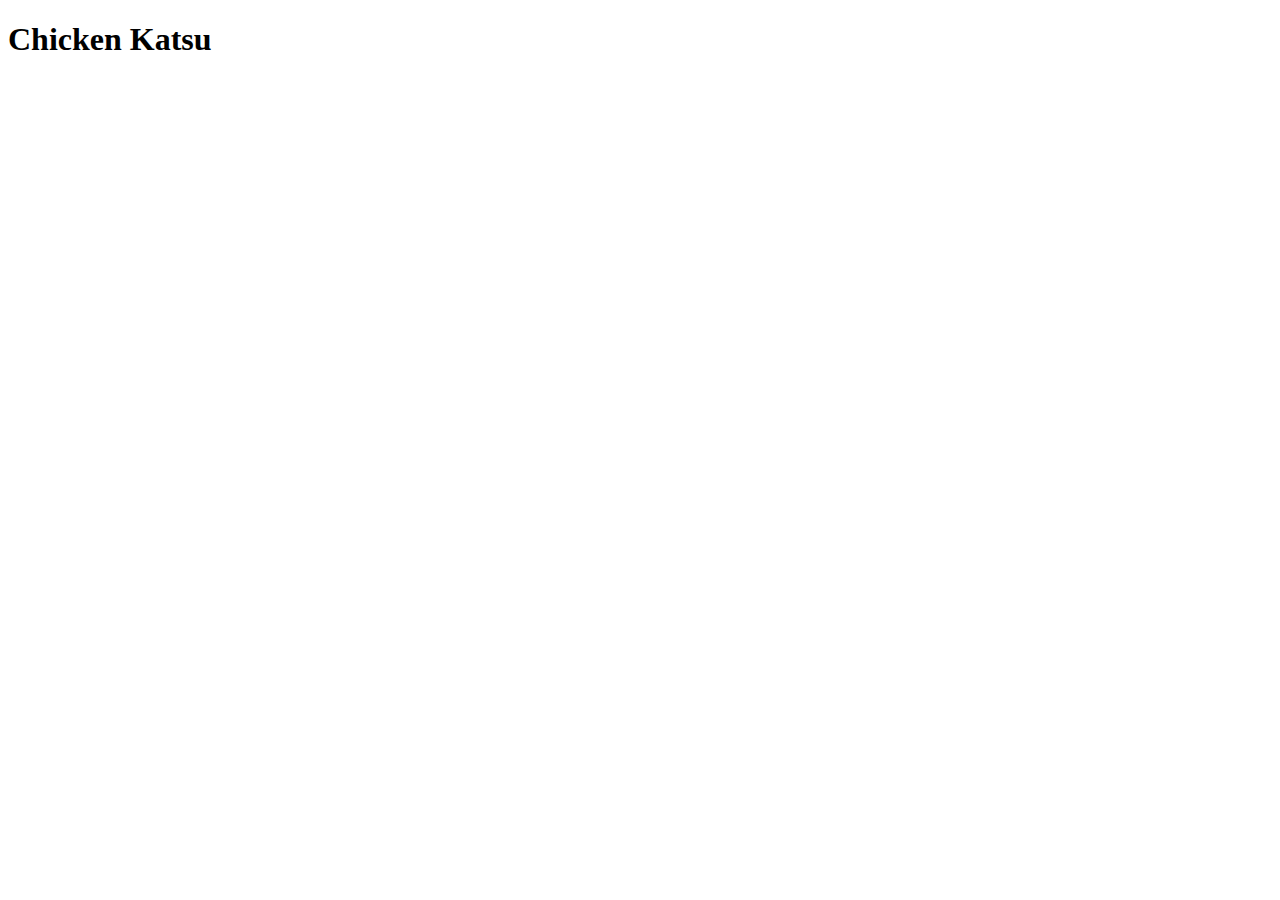
==== recipes/katsu.html @ fa407c00 "Add link to katsu recipe page" ====
<!DOCTYPE html>
<html lang="en">
<head>
    <meta charset="UTF-8">
    <meta name="viewport" content="width=device-width, initial-scale=1.0">
    <title>Document</title>
</head>
<body>
    <h1> Chicken Katsu </h1>
</body>
</html>
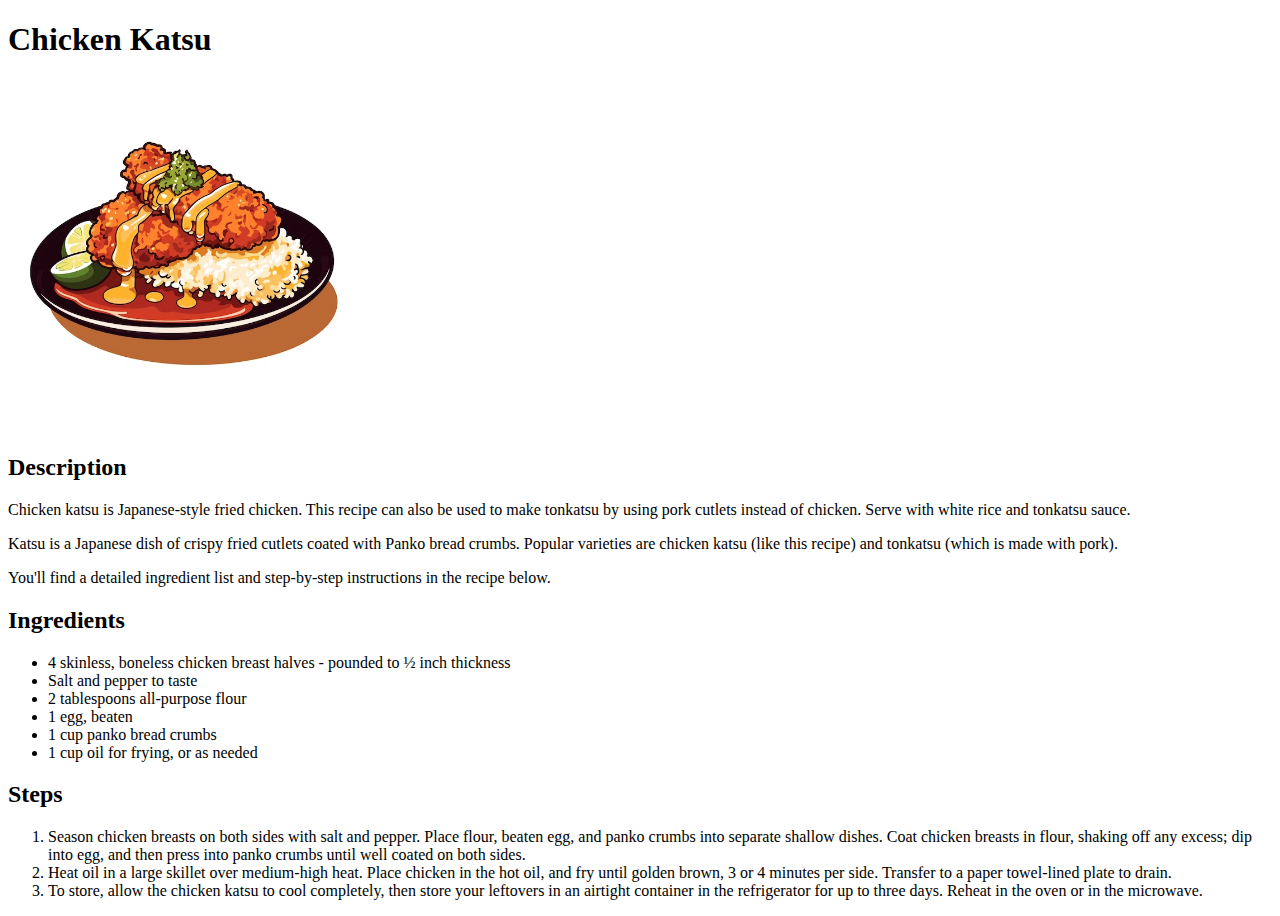
==== commit 49c2012a: "Add steps and ingredients to katsu recipe webpage" ====
--- a/recipes/katsu.html
+++ b/recipes/katsu.html
@@ -3,9 +3,32 @@
 <head>
     <meta charset="UTF-8">
     <meta name="viewport" content="width=device-width, initial-scale=1.0">
-    <title>Document</title>
+    <title>Chicken Katsu Recipe</title>
 </head>
 <body>
     <h1> Chicken Katsu </h1>
+    <img src="../images/katsu.avif" height="350" width="350">
+
+    <h2> Description </h2>
+    <p> Chicken katsu is Japanese-style fried chicken. This recipe can also be used to make tonkatsu by using pork cutlets instead of chicken. Serve with white rice and tonkatsu sauce. </p>
+    <p> Katsu is a Japanese dish of crispy fried cutlets coated with Panko bread crumbs. Popular varieties are chicken katsu (like this recipe) and tonkatsu (which is made with pork). </p>
+    <p> You'll find a detailed ingredient list and step-by-step instructions in the recipe below. </p>
+
+    <h2> Ingredients </h2>
+    <ul>
+        <li> 4 skinless, boneless chicken breast halves - pounded to &frac12 inch thickness </li>
+        <li> Salt and pepper to taste </li>
+        <li> 2 tablespoons all-purpose flour </li>
+        <li> 1 egg, beaten </li>
+        <li> 1 cup panko bread crumbs </li>
+        <li> 1 cup oil for frying, or as needed </li>
+    </ul>
+
+    <h2> Steps </h2>
+    <ol>
+        <li> Season chicken breasts on both sides with salt and pepper. Place flour, beaten egg, and panko crumbs into separate shallow dishes. 
+             Coat chicken breasts in flour, shaking off any excess; dip into egg, and then press into panko crumbs until well coated on both sides. </li>
+        <li> Heat oil in a large skillet over medium-high heat. Place chicken in the hot oil, and fry until golden brown, 3 or 4 minutes per side. Transfer to a paper towel-lined plate to drain. </li>
+        <li> To store, allow the chicken katsu to cool completely, then store your leftovers in an airtight container in the refrigerator for up to three days. Reheat in the oven or in the microwave. </li>
 </body>
 </html>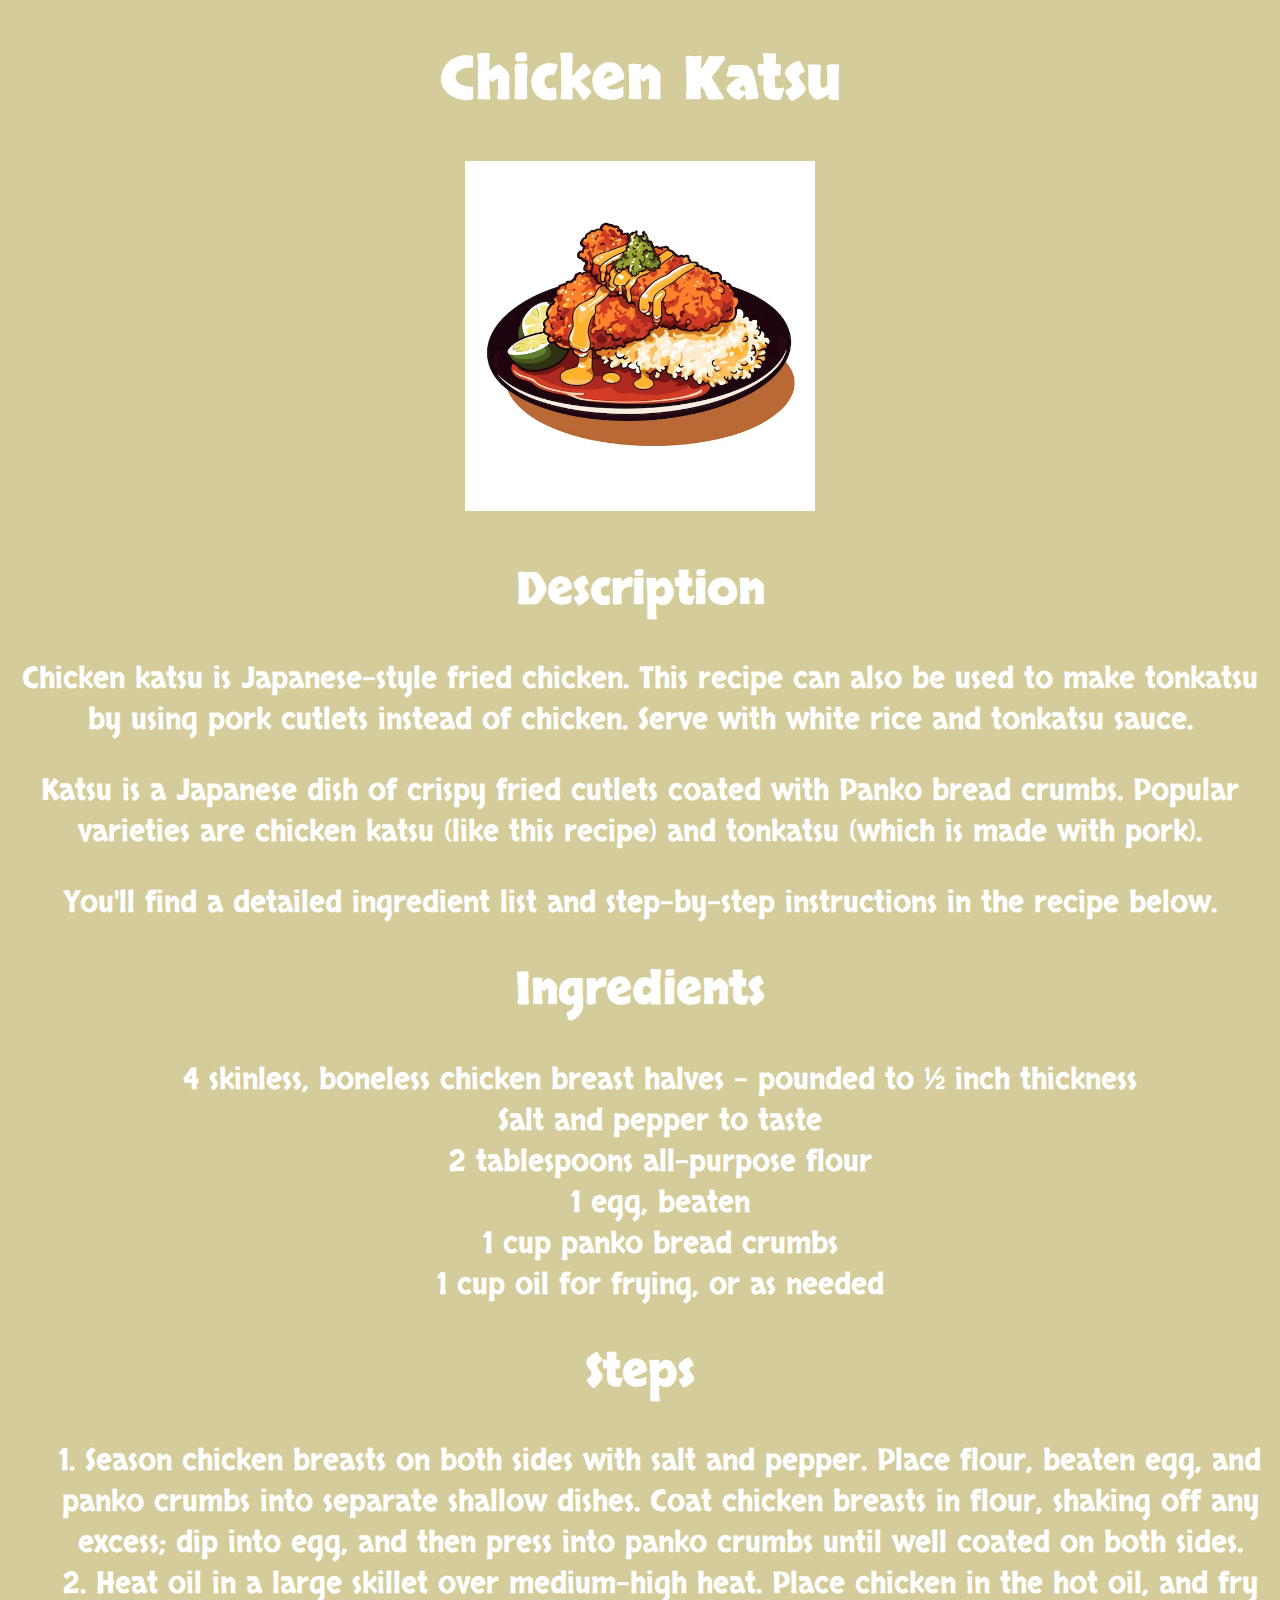
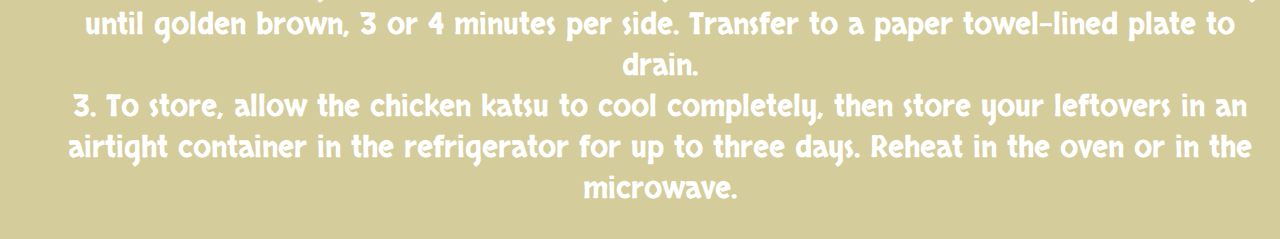
==== commit 9356d489: "Edit katsu recipe webpage" ====
--- a/recipes/katsu.html
+++ b/recipes/katsu.html
@@ -4,6 +4,11 @@
     <meta charset="UTF-8">
     <meta name="viewport" content="width=device-width, initial-scale=1.0">
     <title>Chicken Katsu Recipe</title>
+
+    <link rel = "stylesheet" href="katsu.css">
+    <link rel="preconnect" href="https://fonts.googleapis.com">
+    <link rel="preconnect" href="https://fonts.gstatic.com" crossorigin>
+    <link href="https://fonts.googleapis.com/css2?family=Skranji:wght@400;700&display=swap" rel="stylesheet">
 </head>
 <body>
     <h1> Chicken Katsu </h1>
--- a/recipes/katsu.css
+++ b/recipes/katsu.css
@@ -0,0 +1,15 @@
+body {
+    color:white;
+    background-color: #d4cc9a;
+    font-size: 30px;
+    font-family: "Skranji", system-ui;
+    text-align:center;
+}
+
+ul {
+    list-style-type: none;
+}
+
+ol {
+    list-style-position: inside;
+}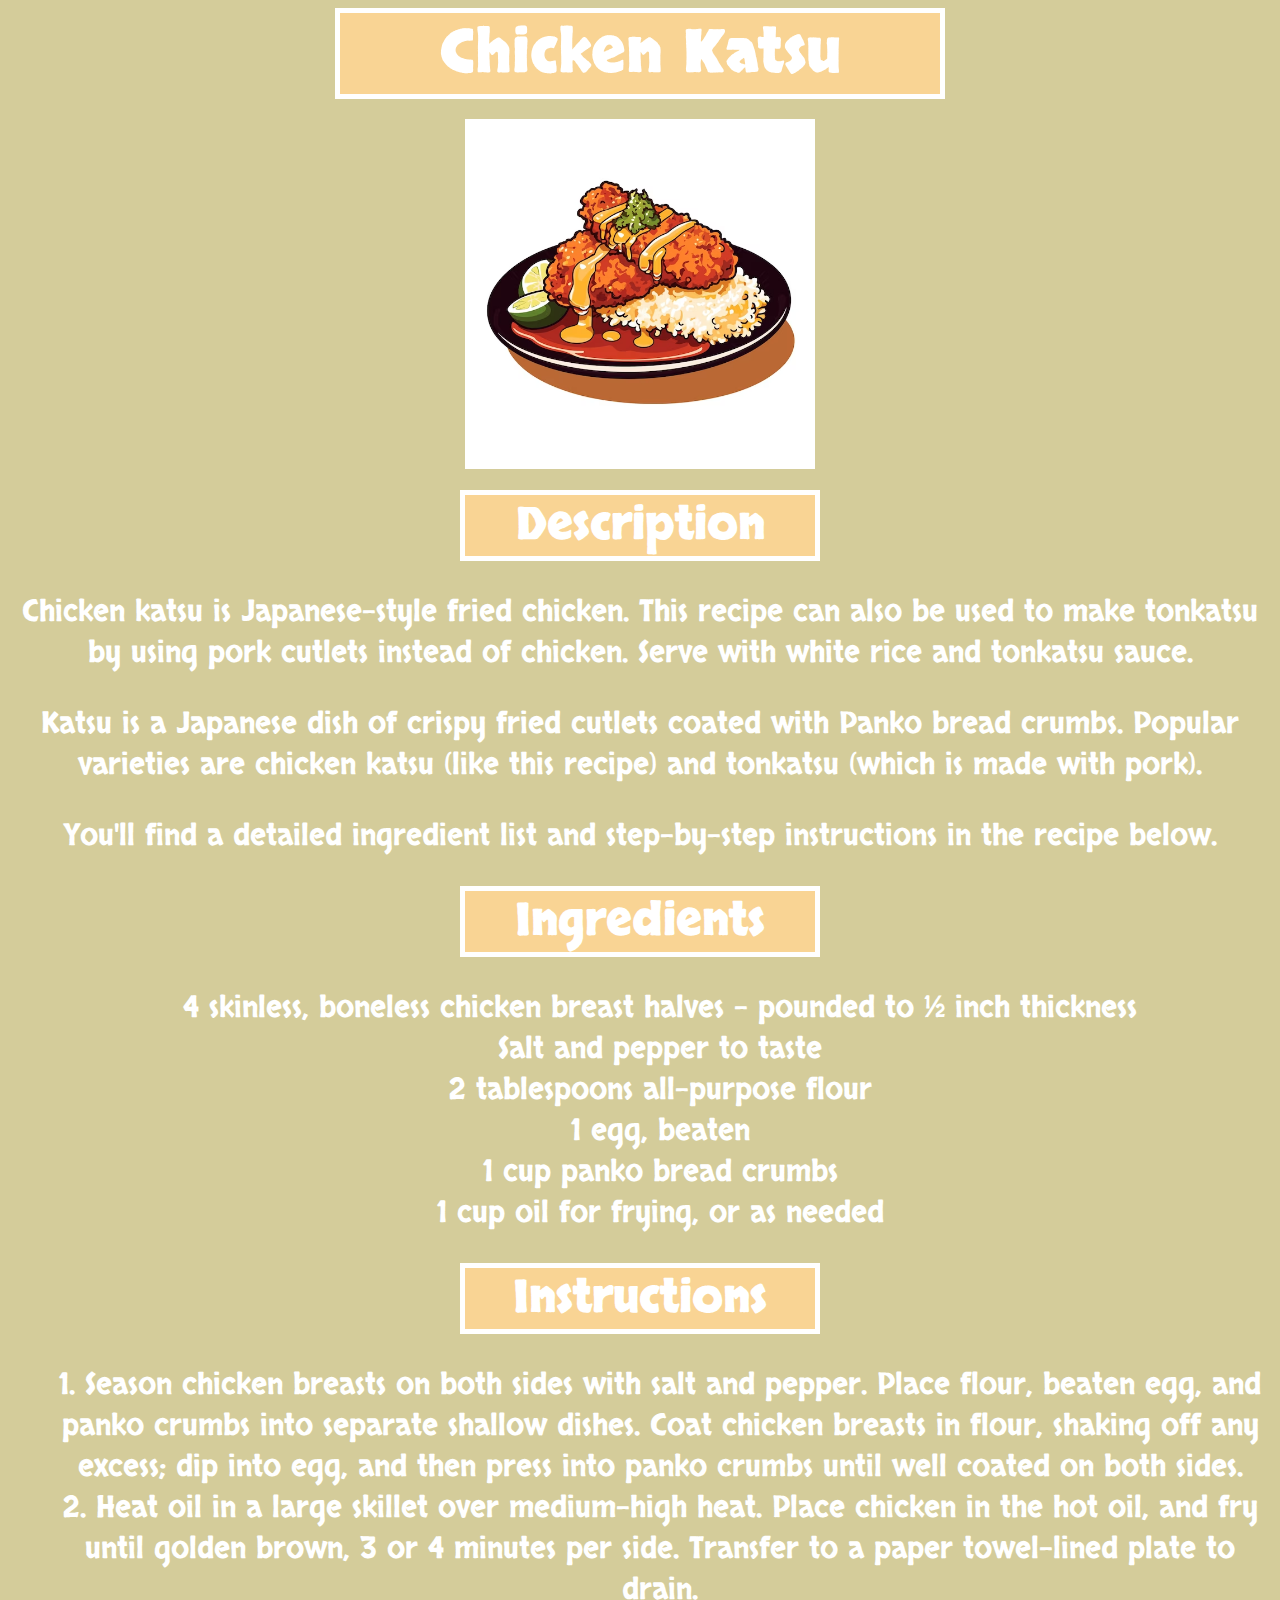
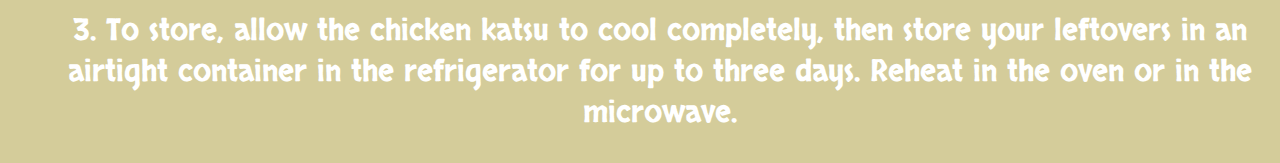
==== commit 294be5b8: "Add background colors to all titles" ====
--- a/recipes/katsu.html
+++ b/recipes/katsu.html
@@ -11,15 +11,15 @@
     <link href="https://fonts.googleapis.com/css2?family=Skranji:wght@400;700&display=swap" rel="stylesheet">
 </head>
 <body>
-    <h1> Chicken Katsu </h1>
+    <h1 class="main"> Chicken Katsu </h1>
     <img src="../images/katsu.avif" height="350" width="350">
 
-    <h2> Description </h2>
+    <h2 class="title"> Description </h2>
     <p> Chicken katsu is Japanese-style fried chicken. This recipe can also be used to make tonkatsu by using pork cutlets instead of chicken. Serve with white rice and tonkatsu sauce. </p>
     <p> Katsu is a Japanese dish of crispy fried cutlets coated with Panko bread crumbs. Popular varieties are chicken katsu (like this recipe) and tonkatsu (which is made with pork). </p>
     <p> You'll find a detailed ingredient list and step-by-step instructions in the recipe below. </p>
 
-    <h2> Ingredients </h2>
+    <h2 class="title"> Ingredients </h2>
     <ul>
         <li> 4 skinless, boneless chicken breast halves - pounded to &frac12 inch thickness </li>
         <li> Salt and pepper to taste </li>
@@ -29,7 +29,7 @@
         <li> 1 cup oil for frying, or as needed </li>
     </ul>
 
-    <h2> Steps </h2>
+    <h2 class="title"> Instructions </h2>
     <ol>
         <li> Season chicken breasts on both sides with salt and pepper. Place flour, beaten egg, and panko crumbs into separate shallow dishes. 
              Coat chicken breasts in flour, shaking off any excess; dip into egg, and then press into panko crumbs until well coated on both sides. </li>
--- a/recipes/katsu.css
+++ b/recipes/katsu.css
@@ -4,6 +4,22 @@
     font-size: 30px;
     font-family: "Skranji", system-ui;
     text-align:center;
+}
+
+.title {  
+    border: 5px solid white;
+    width: 350px;
+    margin: auto;
+    margin-top: 10px;
+    background-color: #F9D494;
+}
+
+.main {
+    border: 5px solid white;
+    margin:auto;
+    margin-bottom: 20px;
+    width: 600px;
+    background-color: #F9D494;
 }
 
 ul {
